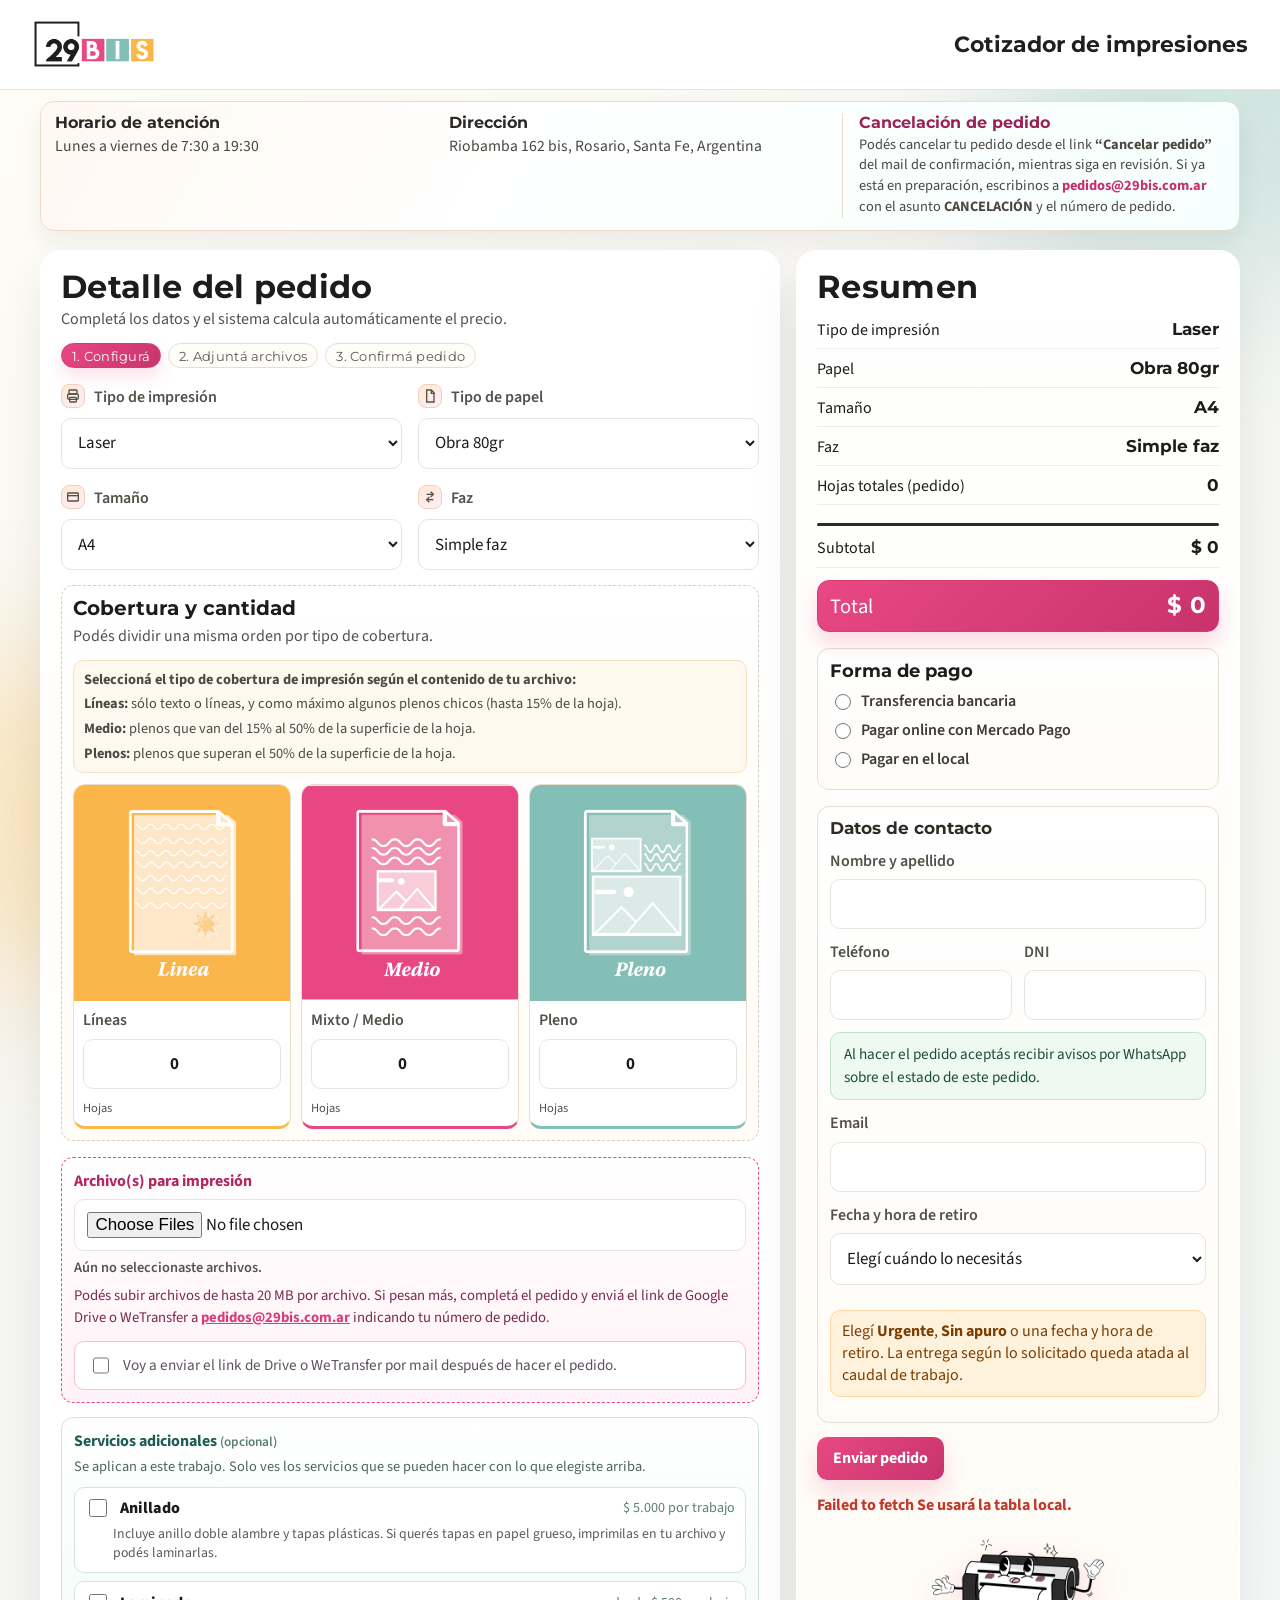
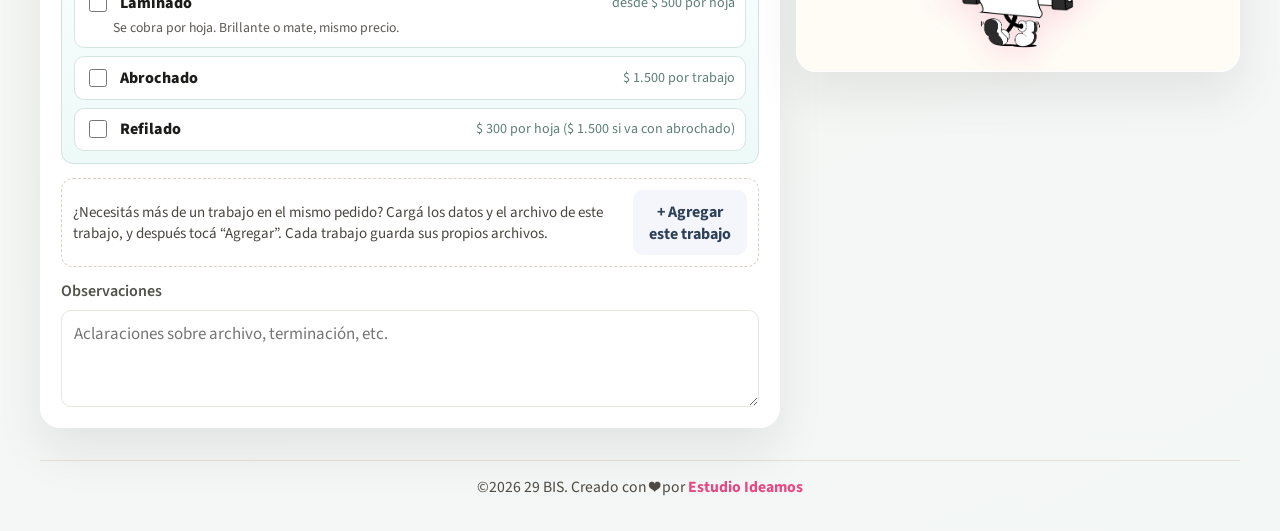
==== clasico.html @ 59ecfdea "Copia del cotizador actual (clasico.html, no indexada) y versión nueva del lector Co-Authored-By: Cl" ====
<!doctype html>
<html lang="es">
<head>
  <meta charset="utf-8">
  <meta name="robots" content="noindex, nofollow">
  <meta name="viewport" content="width=device-width, initial-scale=1">
  <title>29 BIS | Cotizador de Impresión</title>
  <meta name="description" content="Cotizador y toma de pedidos para imprenta 29 BIS.">
  <link rel="icon" type="image/png" href="./assets/avatar-29.png">
  <link rel="apple-touch-icon" href="./assets/avatar-29.png">
  <link rel="preconnect" href="https://fonts.googleapis.com">
  <link rel="preconnect" href="https://fonts.gstatic.com" crossorigin>
  <link href="https://fonts.googleapis.com/css2?family=Montserrat:wght@400;500;600;700;800&family=Source+Sans+3:wght@400;600;700&display=swap" rel="stylesheet">
  <link rel="stylesheet" href="./styles.css?v=20261103a">
</head>
<body>
  <div class="bg-orb bg-orb-a"></div>
  <div class="bg-orb bg-orb-b"></div>

  <header class="topbar">
    <div class="brand">
      <a href="https://29bis.com.ar/" aria-label="Ir a 29 BIS">
        <img
          class="brand-logo"
          src="./assets/logo-29bis-dark.png"
          alt="Logo 29 BIS"
          loading="lazy"
        >
      </a>
    </div>
    <p class="topbar-title">Cotizador de impresiones</p>
  </header>
  <section class="store-info" aria-label="Información del local">
    <div class="store-info-item">
      <strong>Horario de atención</strong>
      <span>Lunes a viernes de 7:30 a 19:30</span>
    </div>
    <div class="store-info-item">
      <strong>Dirección</strong>
      <span>Riobamba 162 bis, Rosario, Santa Fe, Argentina</span>
    </div>
    <div class="store-info-item store-info-note">
      <strong>Cancelaci&oacute;n de pedido</strong>
      <span>Pod&eacute;s cancelar tu pedido desde el link <b>&ldquo;Cancelar pedido&rdquo;</b> del mail de confirmaci&oacute;n, mientras siga en revisi&oacute;n. Si ya est&aacute; en preparaci&oacute;n, escribinos a <a href="mailto:pedidos@29bis.com.ar">pedidos@29bis.com.ar</a> con el asunto <b>CANCELACI&Oacute;N</b> y el n&uacute;mero de pedido.</span>
    </div>
  </section>

  <main class="layout">
    <section class="card">
      <h2>Detalle del pedido</h2>
      <p class="muted">Completá los datos y el sistema calcula automáticamente el precio.</p>

      <form id="quote-form" novalidate>
        <div class="premium-steps" aria-hidden="true">
          <span class="premium-step is-active" data-step="1">1. Configurá</span>
          <span class="premium-step" data-step="2">2. Adjuntá archivos</span>
          <span class="premium-step" data-step="3">3. Confirmá pedido</span>
        </div>
        <div class="grid">
          <label class="field field--machine">
            <span>
              <span class="label-icon" aria-hidden="true">
                <svg viewBox="0 0 24 24" fill="none" stroke="currentColor" stroke-width="2">
                  <rect x="6" y="3" width="12" height="6" rx="1"></rect>
                  <rect x="4" y="9" width="16" height="8" rx="2"></rect>
                  <rect x="7" y="14" width="10" height="7" rx="1"></rect>
                </svg>
              </span>
              Tipo de impresión
            </span>
            <select id="machine" required></select>
          </label>

          <label class="field field--paper">
            <span>
              <span class="label-icon" aria-hidden="true">
                <svg viewBox="0 0 24 24" fill="none" stroke="currentColor" stroke-width="2">
                  <path d="M7 3h7l4 4v14H7z"></path>
                  <path d="M14 3v5h5"></path>
                </svg>
              </span>
              Tipo de papel
            </span>
            <select id="paper" required></select>
          </label>

          <label class="field field--size">
            <span>
              <span class="label-icon" aria-hidden="true">
                <svg viewBox="0 0 24 24" fill="none" stroke="currentColor" stroke-width="2">
                  <rect x="4" y="6" width="16" height="12" rx="1"></rect>
                  <path d="M4 10h16"></path>
                </svg>
              </span>
              Tamaño
            </span>
            <select id="size" required></select>
          </label>

          <label class="field field--sides" id="sides-field">
            <span>
              <span class="label-icon" aria-hidden="true">
                <svg viewBox="0 0 24 24" fill="none" stroke="currentColor" stroke-width="2">
                  <path d="M7 8h10"></path>
                  <path d="M13 4l4 4-4 4"></path>
                  <path d="M17 16H7"></path>
                  <path d="M11 12l-4 4 4 4"></path>
                </svg>
              </span>
              Faz
            </span>
            <select id="sides"></select>
          </label>
        </div>

        <div id="custom-size-panel" class="custom-size-panel hidden">
          <h3>Tamaño personalizado (plotter)</h3>
          <p class="muted">Ingresá ancho y alto <strong>en metros</strong> (por ejemplo, 0,90 x 1,20). Mínimo 0,30 m y máximo 3 m por lado.</p>
          <div class="grid">
            <label class="field">
              <span>Ancho (m)</span>
              <input id="custom-width" type="text" inputmode="decimal" autocomplete="off" placeholder="Ej: 0,90">
            </label>
            <label class="field">
              <span>Alto (m)</span>
              <input id="custom-height" type="text" inputmode="decimal" autocomplete="off" placeholder="Ej: 1,20">
            </label>
          </div>
          <p id="custom-area-preview" class="custom-area-preview">Área: 0.00 m²</p>
          <a id="custom-whatsapp-link" class="custom-whatsapp-link hidden" href="#" target="_blank" rel="noopener noreferrer">
            Cotizá este pedido
          </a>
        </div>

        <div class="coverage-wrap hidden" id="coverage-wrap">
          <h3>Cobertura y cantidad</h3>
          <p class="muted">Podés dividir una misma orden por tipo de cobertura.</p>
          <div class="coverage-guide">
            <p><strong>Seleccioná el tipo de cobertura de impresión según el contenido de tu archivo:</strong></p>
            <p><strong>Líneas:</strong> sólo texto o líneas, y como máximo algunos plenos chicos (hasta 15% de la hoja).</p>
            <p><strong>Medio:</strong> plenos que van del 15% al 50% de la superficie de la hoja.</p>
            <p><strong>Plenos:</strong> plenos que superan el 50% de la superficie de la hoja.</p>
          </div>
          <div class="coverage-grid" id="coverage-grid"></div>
        </div>

        <div class="grid" id="quantity-grid">
          <label class="field field--quantity">
            <span>
              <span class="label-icon" aria-hidden="true">
                <svg viewBox="0 0 24 24" fill="none" stroke="currentColor" stroke-width="2">
                  <path d="M9 4v16"></path>
                  <path d="M15 4v16"></path>
                  <path d="M5 9h14"></path>
                  <path d="M5 15h14"></path>
                </svg>
              </span>
              Cantidad de hojas
            </span>
            <input id="quantity" type="number" min="1" step="1" value="1">
          </label>
        </div>

        <div class="upload-panel">
          <label class="field">
            <span><em id="upload-job-badge" class="item-badge hidden">Trabajo 1</em> <b id="upload-title">Archivo(s) para impresión</b></span>
            <input id="file-input" type="file" accept=".pdf,.jpg,.jpeg,.png,.ai,.psd,.cdr,.zip" multiple>
          </label>
          <p id="file-meta" class="upload-meta">Aún no seleccionaste archivos.</p>
          <p class="upload-note">Podés subir archivos de hasta 20 MB por archivo. Si pesan más, completá el pedido y enviá el link de Google Drive o WeTransfer a <a href="mailto:pedidos@29bis.com.ar">pedidos@29bis.com.ar</a> indicando tu número de pedido.</p>
          <label class="upload-alternative">
            <input id="send-link-later" type="checkbox">
            <span>Voy a enviar el link de Drive o WeTransfer por mail después de hacer el pedido.</span>
          </label>
        </div>

        <div id="services-panel" class="services-panel hidden">
          <div class="services-head">
            <strong>Servicios adicionales <small>(opcional)</small></strong>
            <em id="services-badge" class="item-badge hidden">Trabajo 1</em>
          </div>
          <p class="services-sub">Se aplican a este trabajo. Solo ves los servicios que se pueden hacer con lo que elegiste arriba.</p>
          <div id="services-list" class="services-list"></div>
          <p id="services-lead" class="services-lead hidden"></p>
        </div>

        <div class="multi-order-box">
          <div class="multi-order-head">
            <p>¿Necesitás más de un trabajo en el mismo pedido? Cargá los datos y el archivo de este trabajo, y después tocá “Agregar”. Cada trabajo guarda sus propios archivos.</p>
            <button type="button" id="add-item-btn" class="btn btn-quiet">+ Agregar este trabajo</button>
          </div>
          <button type="button" id="toggle-items-btn" class="multi-toggle hidden" aria-expanded="false">
            Ver trabajos agregados (0)
          </button>
          <div id="items-panel" class="items-panel hidden">
            <p class="items-title">Trabajos ya agregados a tu pedido</p>
            <div id="items-list" class="items-list"></div>
          </div>
        </div>

        <label class="field">
          <span>Observaciones</span>
          <textarea id="notes" rows="3" placeholder="Aclaraciones sobre archivo, terminación, etc."></textarea>
        </label>

      </form>
    </section>

    <aside class="card sticky">
      <h2>Resumen</h2>
      <div id="summary" class="summary"></div>

      <section class="payment-panel">
        <h3>Forma de pago</h3>
        <label class="payment-option">
          <input type="radio" name="payment-method" value="transferencia" required>
          <span>Transferencia bancaria</span>
        </label>
        <label class="payment-option" id="payment-mp-option">
          <input type="radio" name="payment-method" value="mercadopago">
          <span>Pagar online con Mercado Pago</span>
        </label>
        <label class="payment-option">
          <input type="radio" name="payment-method" value="local">
          <span>Pagar en el local</span>
        </label>

        <div id="payment-transfer-info" class="payment-transfer-info hidden">
          <p><strong>ALIAS: 29bis.ploteos</strong></p>
          <p class="payment-note">Para impactar el pago, enviar el comprobante de transferencia a <strong>pedidos@29bis.com.ar</strong> con el número de pedido.</p>
        </div>

        <div id="payment-mp-info" class="payment-local-info hidden">
          <p>Al confirmar el pedido te mostramos el botón para pagar con tarjeta (1 pago), dinero en cuenta de Mercado Pago o QR. Sin recargo.</p>
        </div>

        <div id="payment-local-info" class="payment-local-info hidden">
          <p>Podés abonar personalmente al retirar tu pedido en el local.</p>
        </div>
      </section>

      <section class="customer-panel">
        <h3>Datos de contacto</h3>
        <label class="field">
          <span>Nombre y apellido</span>
          <input id="customer-name" type="text" form="quote-form" required>
        </label>
        <div class="grid customer-grid-right">
          <label class="field">
            <span>Teléfono</span>
            <input id="customer-phone" type="tel" form="quote-form" required>
          </label>
          <label class="field">
            <span>DNI</span>
            <input id="customer-dni" type="text" form="quote-form" required>
          </label>
        </div>
            <p id="whatsapp-consent" style="margin:0;padding:0.65rem 0.8rem;font-size:0.95rem;line-height:1.5;color:#1f4d33;background:#eefaf1;border:1px solid #bfe5c9;border-radius:10px;">
          Al hacer el pedido aceptás recibir avisos por WhatsApp sobre el estado de este pedido.
        </p>
        <label class="field">
          <span>Email</span>
          <input id="customer-email" type="email" form="quote-form" required>
        </label>
        <label class="field">
          <span id="pickup-label-text">Fecha y hora de retiro</span>
          <select id="pickup-datetime" form="quote-form">
            <option value="" disabled selected>Elegí cuándo lo necesitás</option>
          </select>
        </label>
        <p class="disclaimer" id="pickup-disclaimer">
          Elegí <strong>Urgente</strong>, <strong>Sin apuro</strong> o una fecha y hora de retiro.
          La entrega según lo solicitado queda atada al caudal de trabajo.
        </p>
      </section>

      <div class="actions summary-actions">
        <button type="submit" id="submit-order-btn" form="quote-form" class="btn btn-primary">Enviar pedido</button>
      </div>

      <p id="status" class="status" aria-live="polite"></p>
      <div id="upload-progress" class="upload-progress hidden" aria-live="polite">
        <div class="upload-progress-head">
          <strong id="upload-progress-label">Subiendo archivos...</strong>
          <span id="upload-progress-percent">0%</span>
        </div>
        <div class="upload-progress-bar" role="progressbar" aria-valuemin="0" aria-valuemax="100" aria-valuenow="0">
          <span id="upload-progress-fill"></span>
        </div>
      </div>
      <div class="mascot-card">
        <img
          src="./assets/avatar-29.png"
          alt="Mascota 29 BIS"
          loading="lazy"
        >
      </div>
    </aside>
  </main>

  <footer class="site-footer">
    <p>©2026 29 BIS. Creado con ❤️ por <a href="https://ideamos.com.ar" target="_blank" rel="noopener noreferrer">Estudio Ideamos</a></p>
  </footer>

  <script src="./src/config.js?v=20261112a"></script>
  <script src="./src/pricing-data.js?v=20261111b"></script>
  <script src="./src/services-data.js?v=20261030a"></script>
  <script src="./src/main.js?v=20261113a"></script>
</body>
</html>
---- styles.css ----
:root {
  --bg: #f6f6f3;
  --ink: #1c1c1a;
  --muted: #52524b;
  --primary: #e84883;
  --primary-strong: #c8336d;
  --secondary: #82bfb7;
  --accent: #fab948;
  --card: #fffffff2;
  --line: #e8e4de;
  --danger: #c0392b;
  --ok: #2c8578;
  --display-font: "obvia-narrow", "Montserrat", sans-serif;
}

* {
  box-sizing: border-box;
}

body {
  margin: 0;
  font-family: "Source Sans 3", sans-serif;
  color: var(--ink);
  background: radial-gradient(circle at 0 0, #fffdf6 0, var(--bg) 44%, #f3f7f6 100%);
  min-height: 100vh;
}

.bg-orb {
  position: fixed;
  pointer-events: none;
  z-index: -1;
  filter: blur(70px);
  opacity: 0.3;
}

.bg-orb-a {
  width: 380px;
  height: 380px;
  background: var(--secondary);
  top: -100px;
  right: -120px;
  animation: orbFloatA 12s ease-in-out infinite;
}

.bg-orb-b {
  width: 320px;
  height: 320px;
  background: var(--accent);
  left: -80px;
  bottom: -80px;
  animation: orbFloatB 14s ease-in-out infinite;
}

.topbar {
  display: flex;
  justify-content: space-between;
  align-items: center;
  gap: 1rem;
  padding: 1.2rem 2rem;
  border-bottom: 1px solid #e7e3dc;
  backdrop-filter: blur(6px);
  background: #fff;
  animation: riseIn 460ms ease both;
}

.brand {
  display: flex;
  align-items: center;
}

.brand-logo {
  width: 124px;
  height: auto;
  display: block;
}

.topbar-title {
  margin: 0;
  font-family: var(--display-font);
  font-size: 1.35rem;
  font-weight: 700;
  color: #1f1f1d;
  text-align: right;
}

.store-info {
  width: min(1200px, 100% - 2rem);
  margin: 0.7rem auto 0;
  padding: 0.72rem 0.9rem;
  border: 1px solid #ecdcc9;
  border-radius: 14px;
  background: linear-gradient(120deg, #fff8f1 0%, #fff 38%, #f5fffd 100%);
  box-shadow: 0 12px 26px #1c1c1a10;
  display: grid;
  grid-template-columns: repeat(3, minmax(0, 1fr));
  gap: 0.7rem;
  animation: riseIn 520ms ease both;
  animation-delay: 60ms;
}

.store-info-item {
  display: flex;
  flex-direction: column;
  gap: 0.14rem;
}

.store-info-item strong {
  font-family: var(--display-font);
  font-size: 1rem;
  color: #2a2927;
}

.store-info-item span {
  font-size: 0.98rem;
  color: #4b4741;
}

.store-info-note {
  padding-left: 0.95rem;
  border-left: 1px solid #ecdcc9;
}

.store-info-note strong {
  color: #9a2356;
}

.store-info-note span {
  font-size: 0.9rem;
  line-height: 1.45;
}

.store-info-note a {
  color: #c82f6d;
  font-weight: 700;
  text-decoration: none;
}

.store-info-note a:hover {
  text-decoration: underline;
}

.layout {
  width: min(1200px, 100% - 2rem);
  margin: 1.2rem auto 2rem;
  display: grid;
  grid-template-columns: 1.25fr 0.75fr;
  gap: 1rem;
}

.card {
  background: var(--card);
  border: 1px solid #ffffff;
  border-radius: 20px;
  box-shadow: 0 24px 48px #1c1c1a14;
  padding: 1.25rem;
  animation: riseIn 520ms ease both;
}

.layout > .card:first-child {
  animation-delay: 110ms;
}

.layout > .card:last-child {
  animation-delay: 180ms;
}

h2,
h3 {
  font-family: var(--display-font);
}

h2 {
  margin: 0;
  font-size: 2rem;
  line-height: 1;
  letter-spacing: 0.01em;
}

h3 {
  margin: 0 0 0.4rem;
  font-size: 1.25rem;
  line-height: 1.1;
}

.muted {
  margin: 0.35rem 0 0.8rem;
  color: var(--muted);
}

.premium-steps {
  display: flex;
  flex-wrap: wrap;
  gap: 0.45rem;
  margin: 0.1rem 0 1rem;
}

.premium-step {
  font-family: var(--display-font);
  font-size: 0.84rem;
  letter-spacing: 0.02em;
  color: #5e5952;
  border: 1px solid #e8ddd1;
  border-radius: 999px;
  padding: 0.22rem 0.62rem;
  background: #fffdf9;
}

.premium-step.is-active {
  color: #fff;
  border-color: #d63b74;
  background: linear-gradient(135deg, var(--primary), var(--primary-strong));
  box-shadow: 0 8px 16px #e848832b;
  animation: stepPulse 2.2s ease-in-out infinite;
}

.premium-step.is-complete {
  color: #1b6e54;
  border-color: #bfe7d7;
  background: #ecfbf4;
}

.grid {
  display: grid;
  grid-template-columns: repeat(2, minmax(0, 1fr));
  gap: 1rem;
  margin-bottom: 0.25rem;
}

.customer-grid {
  margin-top: 0.75rem;
  row-gap: 1.15rem;
}

.customer-panel {
  margin-top: 1rem;
  border: 1px solid #e7ded3;
  border-radius: 12px;
  padding: 0.75rem;
  background: linear-gradient(180deg, #fff 0%, #fffcf8 100%);
  display: grid;
  gap: 0.75rem;
}

.customer-panel h3 {
  margin: 0;
  font-family: var(--display-font);
  font-size: 1.06rem;
  color: #2f2a24;
}

.customer-grid-right {
  margin-bottom: 0;
  gap: 0.75rem;
}

.field {
  display: flex;
  flex-direction: column;
  gap: 0.35rem;
}

.field span {
  font-size: 1rem;
  font-weight: 600;
  color: var(--muted);
  display: flex;
  align-items: center;
  gap: 0.55rem;
  margin-bottom: 0.12rem;
  transition: color 180ms ease;
}

.field:focus-within span {
  color: #2e4d76;
}

.label-icon {
  display: inline-flex;
  align-items: center;
  justify-content: center;
  min-width: 1.5rem;
  width: 1.5rem;
  height: 1.5rem;
  border-radius: 8px;
  background: linear-gradient(145deg, #ffe8d2, #ffeef7);
  color: var(--primary-strong);
  line-height: 1;
  border: 1px solid #efcfbe;
}

.label-icon svg {
  width: 1rem;
  height: 1rem;
}

input,
select,
textarea {
  width: 100%;
  border: 1px solid var(--line);
  border-radius: 10px;
  padding: 0.74rem 0.78rem;
  font: inherit;
  font-size: 1.06rem;
  color: var(--ink);
  background: #fff;
  transition: border-color 180ms ease, box-shadow 180ms ease, transform 180ms ease;
}

input:hover,
select:hover,
textarea:hover {
  border-color: #d8ccbf;
}

input:focus,
select:focus,
textarea:focus {
  outline: 0;
  border-color: #e287aa;
  box-shadow: 0 0 0 3px #f6d3e2;
  transform: translateY(-1px);
}

.coverage-wrap {
  margin-top: 0.9rem;
  border: 1px dashed #d6cec2;
  border-radius: 12px;
  padding: 0.7rem;
  background: linear-gradient(180deg, #fff 0%, #fffcf7 100%);
}

.custom-size-panel {
  margin-top: 0.9rem;
  border: 1px dashed #d8ccb9;
  border-radius: 12px;
  padding: 0.75rem;
  background: linear-gradient(180deg, #fff 0%, #f9fcff 100%);
}

.custom-size-panel h3 {
  margin: 0 0 0.35rem;
}

.custom-size-panel .grid {
  margin-bottom: 0;
}

.custom-area-preview {
  margin: 0.55rem 0 0.35rem;
  font-weight: 700;
  color: #2e4669;
}

.custom-area-preview.error {
  color: var(--danger);
}

.custom-whatsapp-link {
  display: inline-block;
  text-decoration: none;
  color: #0a6b3a;
  background: #e9fff3;
  border: 1px solid #bde6ce;
  border-radius: 8px;
  padding: 0.45rem 0.55rem;
  font-size: 0.92rem;
  font-weight: 700;
}

.coverage-guide {
  margin: 0 0 0.7rem;
  padding: 0.55rem 0.6rem;
  border-radius: 10px;
  background: #fff8ef;
  border: 1px solid #f4e1c7;
}

.coverage-guide p {
  margin: 0 0 0.32rem;
  color: #4e4a43;
  font-size: 0.9rem;
  line-height: 1.35;
}

.coverage-guide p:last-child {
  margin-bottom: 0;
}

.coverage-grid {
  display: grid;
  grid-template-columns: repeat(3, minmax(0, 1fr));
  gap: 0.65rem;
}

.coverage-card {
  border: 1px solid #eadfce;
  border-radius: 12px;
  overflow: hidden;
  background: #fff;
  transition: transform 220ms ease, box-shadow 220ms ease, border-color 220ms ease;
  animation: riseIn 560ms ease both;
}

.coverage-card:hover {
  transform: translateY(-2px);
  box-shadow: 0 14px 24px #1c1c1a1a;
}

.coverage-media {
  position: relative;
  aspect-ratio: 1 / 1;
  overflow: hidden;
}

.coverage-media img {
  width: 100%;
  height: 100%;
  object-fit: cover;
  display: block;
}

.coverage-card .field {
  padding: 0.55rem;
}

.coverage-card .field input {
  text-align: center;
  font-weight: 700;
}

.coverage-helper {
  display: inline-block;
  margin-top: 0.3rem;
  color: var(--muted);
  font-size: 0.78rem;
}

.coverage-lineas {
  border-bottom: 3px solid #fab948;
}

.coverage-mixto {
  border-bottom: 3px solid #e84883;
}

.coverage-pleno {
  border-bottom: 3px solid #82bfb7;
}

.badge {
  border-radius: 999px;
  font-size: 0.82rem;
  padding: 0.2rem 0.55rem;
  background: #ffeaf2;
  color: #99305b;
  font-weight: 600;
  margin-left: 0.4rem;
}

.disclaimer {
  margin: 0.8rem 0;
  color: #7b3d00;
  background: #fff2dc;
  border: 1px solid #ffd7a1;
  border-radius: 10px;
  padding: 0.6rem 0.7rem;
}

.upload-panel {
  margin-top: 1rem;
  margin-bottom: 0.65rem;
  border: 1px dashed #e84883;
  border-radius: 12px;
  background: linear-gradient(180deg, #fff 0%, #fff2f8 100%);
  padding: 0.75rem;
  transition: border-color 220ms ease, background 220ms ease, box-shadow 220ms ease;
}

.upload-panel.is-dragover {
  border-color: #c8336d;
  background: linear-gradient(180deg, #fff7fb 0%, #ffe6f1 100%);
  box-shadow: 0 12px 24px #e8488322;
}

.upload-panel .field {
  margin-bottom: 0.4rem;
}

.upload-panel .field span {
  color: #b3265e;
  font-weight: 700;
}

.upload-note {
  margin: 0;
  font-size: 0.92rem;
  color: #7a2a4e;
  line-height: 1.5;
}

.upload-meta {
  margin: 0 0 0.38rem;
  font-size: 0.9rem;
  color: #5d4f58;
  font-weight: 600;
}

.upload-note a {
  color: #d93d79;
  font-weight: 700;
}

.upload-alternative {
  margin-top: 0.75rem;
  display: flex;
  align-items: flex-start;
  gap: 0.65rem;
  padding: 0.75rem 0.85rem;
  border: 1px solid #f3c0d5;
  border-radius: 10px;
  background: #fff;
  color: #5e5160;
  font-size: 0.95rem;
  line-height: 1.45;
}

.upload-alternative input {
  width: 1.05rem;
  min-width: 1.05rem;
  height: 1.05rem;
  padding: 0;
  border: 0;
  border-radius: 0;
  background: transparent;
  box-shadow: none;
  margin-top: 0.2rem;
  accent-color: #d93d79;
  flex: 0 0 auto;
}

.upload-panel.is-mail-link-mode {
  border-color: #82bfb7;
  background: linear-gradient(180deg, #fff 0%, #eefaf8 100%);
}

.multi-order-box {
  margin-top: 0.9rem;
  margin-bottom: 0.8rem;
  border: 1px dashed #dbcfc4;
  border-radius: 12px;
  background: #fff;
  padding: 0.7rem;
}

.multi-order-head {
  display: flex;
  justify-content: space-between;
  gap: 0.7rem;
  align-items: center;
}

.multi-order-head p {
  margin: 0;
  color: #49453f;
  font-size: 0.94rem;
}

.btn-quiet {
  background: #f4f6fb;
  color: #2f4059;
  border: 1px solid #d8deea;
  font-weight: 700;
  padding: 0.5rem 0.7rem;
}

.multi-toggle {
  margin-top: 0.55rem;
  border: 0;
  background: transparent;
  color: #2c3f62;
  padding: 0;
  font-weight: 700;
  cursor: pointer;
}

.items-panel {
  margin-top: 0.55rem;
  border-top: 1px solid #ece7e0;
  padding-top: 0.55rem;
}

.items-list {
  display: grid;
  gap: 0.5rem;
}

.item-row {
  display: flex;
  justify-content: space-between;
  gap: 0.7rem;
  align-items: center;
  border: 1px solid #ebe4d7;
  border-radius: 10px;
  padding: 0.5rem 0.55rem;
  background: #fffcf6;
}

.item-row strong {
  display: block;
  font-family: var(--display-font);
}

.item-row p {
  margin: 0.1rem 0;
  font-size: 0.9rem;
  color: #4e4a45;
}

.item-row small {
  color: #6d655b;
}

.item-remove {
  border: 1px solid #edc5d5;
  background: #fff3f8;
  color: #a32e5f;
  border-radius: 8px;
  padding: 0.35rem 0.5rem;
  font-weight: 700;
  cursor: pointer;
}

.actions {
  display: flex;
  gap: 0.6rem;
  flex-wrap: wrap;
}

.summary-actions {
  margin-top: 0.9rem;
}

.btn {
  border: 0;
  border-radius: 10px;
  padding: 0.65rem 1rem;
  font: inherit;
  font-weight: 700;
  cursor: pointer;
  transition: transform 200ms ease, box-shadow 200ms ease, filter 200ms ease;
}

.btn-primary {
  background: linear-gradient(135deg, var(--primary), var(--primary-strong));
  color: #fff;
  box-shadow: 0 12px 24px #e8488333;
  transition: transform 200ms ease, box-shadow 200ms ease;
  position: relative;
  overflow: hidden;
}

.btn-primary::after {
  content: "";
  position: absolute;
  top: 0;
  left: -140%;
  width: 70%;
  height: 100%;
  transform: skewX(-22deg);
  background: linear-gradient(90deg, #ffffff00 0%, #ffffff55 50%, #ffffff00 100%);
  transition: left 420ms ease;
}

.btn-primary:hover {
  transform: translateY(-1px);
  box-shadow: 0 16px 28px #e8488340;
}

.btn-primary:hover::after {
  left: 160%;
}

.btn-secondary {
  background: linear-gradient(135deg, #ecf7f5, #f6fffe);
  color: #275c55;
  border: 1px solid #d8ece8;
}

.btn-secondary:hover,
.btn-quiet:hover {
  transform: translateY(-1px);
  filter: brightness(0.99);
}

.summary {
  margin-top: 1rem;
  display: grid;
  gap: 0.55rem;
}

.payment-panel {
  margin-top: 1rem;
  border: 1px solid #e7ded3;
  border-radius: 12px;
  padding: 0.75rem;
  background: linear-gradient(180deg, #fff 0%, #fffcf8 100%);
}

.payment-panel h3 {
  margin: 0 0 0.55rem;
  font-size: 1.1rem;
}

.payment-option {
  display: flex;
  align-items: center;
  gap: 0.45rem;
  margin-bottom: 0.45rem;
  color: #3f3a34;
  font-weight: 600;
}

.payment-option input[type="radio"] {
  width: 1rem;
  height: 1rem;
}

.payment-transfer-info,
.payment-local-info {
  margin-top: 0.5rem;
  border-radius: 10px;
  padding: 0.6rem;
  border: 1px solid #eadfce;
  background: #fff;
}

.payment-transfer-info p,
.payment-local-info p {
  margin: 0 0 0.22rem;
  font-size: 0.9rem;
  color: #4a453f;
}

.payment-note {
  margin-top: 0.4rem !important;
  color: #7d2d52 !important;
  font-weight: 700;
}

.row {
  display: flex;
  justify-content: space-between;
  gap: 0.8rem;
  border-bottom: 1px solid #f0ece5;
  padding-bottom: 0.45rem;
  align-items: baseline;
}

.row strong {
  font-family: var(--display-font);
  font-size: 1.06rem;
}

.total {
  color: #fff;
  font-size: 1.28rem;
  background: linear-gradient(135deg, var(--primary), var(--primary-strong));
  border: 1px solid #d63b74;
  border-radius: 12px;
  padding: 0.65rem 0.75rem;
  margin-top: 0.2rem;
  box-shadow: 0 12px 22px #e8488335;
  position: relative;
  overflow: hidden;
}

.total::after {
  content: "";
  position: absolute;
  inset: 0;
  background: linear-gradient(110deg, #ffffff00 0%, #ffffff2a 42%, #ffffff00 72%);
  transform: translateX(-120%);
  animation: totalSweep 3.6s ease-in-out infinite;
}

.total strong {
  font-size: 1.45rem;
  letter-spacing: 0.01em;
}

.discount {
  color: var(--ok);
}

.discount-badge-row {
  margin-top: 0.2rem;
}

.discount-badge {
  display: inline-block;
  width: 100%;
  border-radius: 10px;
  border: 1px solid #bfe7d7;
  background: #ecfbf4;
  color: #1b6e54;
  font-weight: 700;
  font-size: 0.9rem;
  line-height: 1.35;
  padding: 0.5rem 0.6rem;
}

.status {
  margin-top: 0.9rem;
  min-height: 1.2rem;
  font-weight: 700;
}

.status.error {
  color: var(--danger);
}

.status.ok {
  color: var(--ok);
}

.upload-progress {
  margin-top: 0.55rem;
  padding: 0.75rem 0.8rem;
  border: 1px solid #f0d8e3;
  border-radius: 12px;
  background: linear-gradient(180deg, #fff 0%, #fff7fb 100%);
}

.upload-progress-head {
  display: flex;
  align-items: center;
  justify-content: space-between;
  gap: 0.8rem;
  margin-bottom: 0.45rem;
}

.upload-progress-head strong {
  color: #5e2a46;
  font-size: 0.96rem;
}

.upload-progress-head span {
  color: #b12f64;
  font-weight: 800;
  font-size: 0.96rem;
}

.upload-progress-bar {
  position: relative;
  width: 100%;
  height: 0.7rem;
  border-radius: 999px;
  overflow: hidden;
  background: #f4e6ed;
  box-shadow: inset 0 1px 2px #00000010;
}

.upload-progress-bar span {
  display: block;
  width: 0%;
  height: 100%;
  border-radius: inherit;
  background: linear-gradient(135deg, var(--primary), var(--primary-strong));
  box-shadow: 0 6px 16px #e8488340;
  transition: width 180ms ease;
}

.mascot-card {
  margin-top: 1rem;
  padding: 0.2rem 0 0;
  display: flex;
  align-items: center;
  justify-content: center;
}

.mascot-card img {
  width: min(180px, 100%);
  height: auto;
  display: block;
  filter: drop-shadow(0 10px 16px #e8488330);
}

.sticky {
  position: sticky;
  top: 0.8rem;
  height: fit-content;
  background: linear-gradient(180deg, #fff 0%, #fffcf6 100%);
}

.site-footer {
  width: min(1200px, 100% - 2rem);
  margin: 0 auto 1.1rem;
  padding: 0.95rem 1rem;
  border-top: 1px solid #e8e0d6;
  color: #4f4a44;
}

.site-footer p {
  margin: 0;
  font-size: 0.98rem;
  text-align: center;
}

.site-footer a {
  color: var(--primary);
  font-weight: 700;
  text-decoration: none;
}

.site-footer a:hover {
  text-decoration: underline;
}

.confirmation-layout {
  width: min(860px, 100% - 2rem);
  margin: 1.2rem auto 2rem;
}

.confirmation-card {
  background: linear-gradient(180deg, #fff 0%, #fffcf6 100%);
}

.confirmation-kicker {
  margin: 0 0 0.35rem;
  color: #7a2b4f;
  font-family: var(--display-font);
  font-size: 0.82rem;
  letter-spacing: 0.06em;
  text-transform: uppercase;
}

.confirmation-order-box {
  margin: 1rem 0;
  border: 1px solid #f1b8cf;
  background: #fff5f9;
  border-radius: 12px;
  padding: 0.75rem 0.85rem;
}

.confirmation-order-box p {
  margin: 0 0 0.2rem;
  color: #7a2b4f;
  font-family: var(--display-font);
  font-size: 0.78rem;
  letter-spacing: 0.05em;
  text-transform: uppercase;
}

.confirmation-order-box strong {
  color: #e84883;
  font-family: var(--display-font);
  font-size: 1.6rem;
  line-height: 1.1;
}

.confirmation-summary {
  display: grid;
  gap: 0.55rem;
  margin-top: 0.7rem;
}

.confirmation-summary .row.accent strong {
  color: #e84883;
}

.confirmation-note {
  margin-top: 1rem;
  border: 2px solid #e9b343;
  background: linear-gradient(180deg, #fff8e9 0%, #fff3d7 100%);
  border-radius: 12px;
  padding: 0.78rem 0.84rem;
  color: #6e4b0f;
  line-height: 1.5;
  box-shadow: 0 8px 18px #e9b34326;
}

.confirmation-note p {
  margin: 0;
}

.confirmation-note p + p {
  margin-top: 0.35rem;
}

.confirmation-note-alias {
  color: #6b2b0f;
  font-family: var(--display-font);
  font-size: 1.02rem;
  letter-spacing: 0.02em;
  font-weight: 800;
}

.hidden {
  display: none !important;
}

@keyframes riseIn {
  from {
    opacity: 0;
    transform: translateY(10px);
  }
  to {
    opacity: 1;
    transform: translateY(0);
  }
}

@keyframes orbFloatA {
  0%, 100% { transform: translate3d(0, 0, 0); }
  50% { transform: translate3d(-20px, 16px, 0); }
}

@keyframes orbFloatB {
  0%, 100% { transform: translate3d(0, 0, 0); }
  50% { transform: translate3d(18px, -14px, 0); }
}

@keyframes totalSweep {
  0%, 72% { transform: translateX(-120%); }
  100% { transform: translateX(140%); }
}

@keyframes stepPulse {
  0%, 100% { box-shadow: 0 8px 16px #e848832b; }
  50% { box-shadow: 0 11px 20px #e8488352; }
}

@media (max-width: 980px) {
  .topbar {
    padding: 1rem 1rem;
    gap: 0.7rem;
  }

  .store-info {
    width: min(1200px, 100% - 1.6rem);
    margin-top: 0.6rem;
  }

  .layout {
    grid-template-columns: 1fr;
  }

  .sticky {
    position: static;
  }
}

@media (max-width: 640px) {
  .topbar {
    padding: 0.9rem 0.8rem;
  }

  .brand-logo {
    width: 108px;
  }

  .topbar-title {
    font-size: 1.05rem;
  }

  .store-info {
    grid-template-columns: 1fr;
    padding: 0.68rem 0.74rem;
  }

  .store-info-note {
    padding-left: 0;
    border-left: 0;
  }

  .grid {
    grid-template-columns: 1fr;
  }

  .coverage-grid {
    grid-template-columns: 1fr;
  }

  .multi-order-head {
    flex-direction: column;
    align-items: flex-start;
  }

  .summary-actions {
    display: grid;
    grid-template-columns: 1fr;
  }
}



/* ---- Archivos por trabajo ---- */
.upload-panel .field span em { font-style: normal; }
.item-badge {
  display: inline-block;
  background: #d93d79;
  color: #fff;
  border-radius: 999px;
  padding: 0.12rem 0.65rem;
  font-size: 0.82rem;
  font-weight: 800;
  letter-spacing: 0.02em;
}
.items-title { margin: 0 0 0.45rem; font-weight: 700; color: #2c3f62; font-size: 0.95rem; }
.item-row { border-left: 5px solid #d93d79; align-items: flex-start; flex-wrap: wrap; }
.item-main { flex: 1 1 260px; min-width: 0; }
.item-actions { display: flex; flex-direction: column; gap: 0.4rem; align-items: stretch; }
.item-change-files {
  border: 1px solid #d8deea; background: #f4f6fb; color: #2f4059;
  border-radius: 8px; padding: 0.35rem 0.5rem; font-weight: 700; cursor: pointer;
}
.item-file-names { list-style: none; margin: 0.35rem 0 0; padding: 0; font-size: 0.88rem; color: #3f3a36; }
.item-file-names li { overflow-wrap: anywhere; }
.item-file-names li span { color: #7a7268; }
.item-file-warning { margin: 0.35rem 0 0; font-size: 0.88rem; color: #a32e5f; font-weight: 700; }
.item-file-warning.is-mail { color: #2a7d70; }
.item-mail-link { display: flex; gap: 0.45rem; align-items: center; margin-top: 0.4rem; font-size: 0.85rem; color: #5e5160; }
.item-mail-link input { width: 1rem; height: 1rem; min-width: 1rem; padding: 0; accent-color: #d93d79; }
@media (max-width: 560px) {
  .item-actions { flex-direction: row; flex-wrap: wrap; width: 100%; }
}

/* ---- Servicios adicionales ---- */
.services-panel { margin: 0.9rem 0; border: 1px solid #cfe3df; border-radius: 12px; background: linear-gradient(180deg, #fff 0%, #eefaf8 100%); padding: 0.75rem; }
.services-head { display: flex; align-items: center; gap: 0.6rem; flex-wrap: wrap; color: #1f5c52; }
.services-head small { font-weight: 600; color: #5d7f78; }
.services-sub { margin: 0.25rem 0 0.6rem; font-size: 0.9rem; color: #4e6560; }
.services-list { display: grid; gap: 0.5rem; }
.service-card { border: 1px solid #d5e5e1; border-radius: 10px; background: #fff; padding: 0.55rem 0.65rem; }
.service-card.is-checked { border-color: #2a7d70; box-shadow: 0 0 0 2px #2a7d7022; }
.service-card.is-disabled { opacity: 0.55; }
.service-head { display: flex; align-items: center; gap: 0.6rem; cursor: pointer; margin: 0; }
.service-head input { width: 1.1rem; height: 1.1rem; min-width: 1.1rem; padding: 0; accent-color: #2a7d70; }
.service-name { font-weight: 800; flex: 1 1 auto; }
.service-price { font-size: 0.88rem; color: #5d7f78; text-align: right; }
.service-price.is-final { color: #1f5c52; font-weight: 800; }
.service-info, .service-reason { margin: 0.3rem 0 0 1.7rem; font-size: 0.86rem; color: #5d5a55; line-height: 1.4; }
.service-reason { color: #a32e5f; font-weight: 700; }
.service-options { display: grid; gap: 0.5rem; margin: 0.55rem 0 0.1rem 1.7rem; }
.service-options label { display: grid; gap: 0.2rem; font-size: 0.88rem; font-weight: 700; color: #3f4a47; }
.service-options label span { font-weight: 700; }
.service-options select, .service-options input[type="number"] { width: 100%; }
.service-options .service-check { display: flex; align-items: center; gap: 0.5rem; }
.service-options .service-check input { width: 1rem; height: 1rem; min-width: 1rem; padding: 0; accent-color: #2a7d70; }
.service-warning { margin: 0; font-size: 0.88rem; color: #8a5a00; background: #fff2dc; border: 1px solid #ffd7a1; border-radius: 8px; padding: 0.4rem 0.55rem; }
.services-lead { margin: 0.6rem 0 0; font-size: 0.92rem; font-weight: 700; color: #1f5c52; background: #e3f4f0; border-radius: 8px; padding: 0.5rem 0.65rem; }
.item-service-list { list-style: none; margin: 0.35rem 0 0; padding: 0; font-size: 0.88rem; color: #1f5c52; }
.item-service-list li span { color: #5d7f78; }
.service-file-note { margin: 0; font-size: 0.88rem; line-height: 1.45; color: #1f5c52; background: #e3f4f0; border-radius: 8px; padding: 0.45rem 0.6rem; }
.service-file-note a { color: #d93d79; font-weight: 800; white-space: nowrap; }

/* Separador entre el detalle (productos y servicios) y los subtotales del resumen */
.summary-separator { height: 0; border-top: 3px solid #2d2b29; margin: 0.55rem 0 0.2rem; border-radius: 2px; }
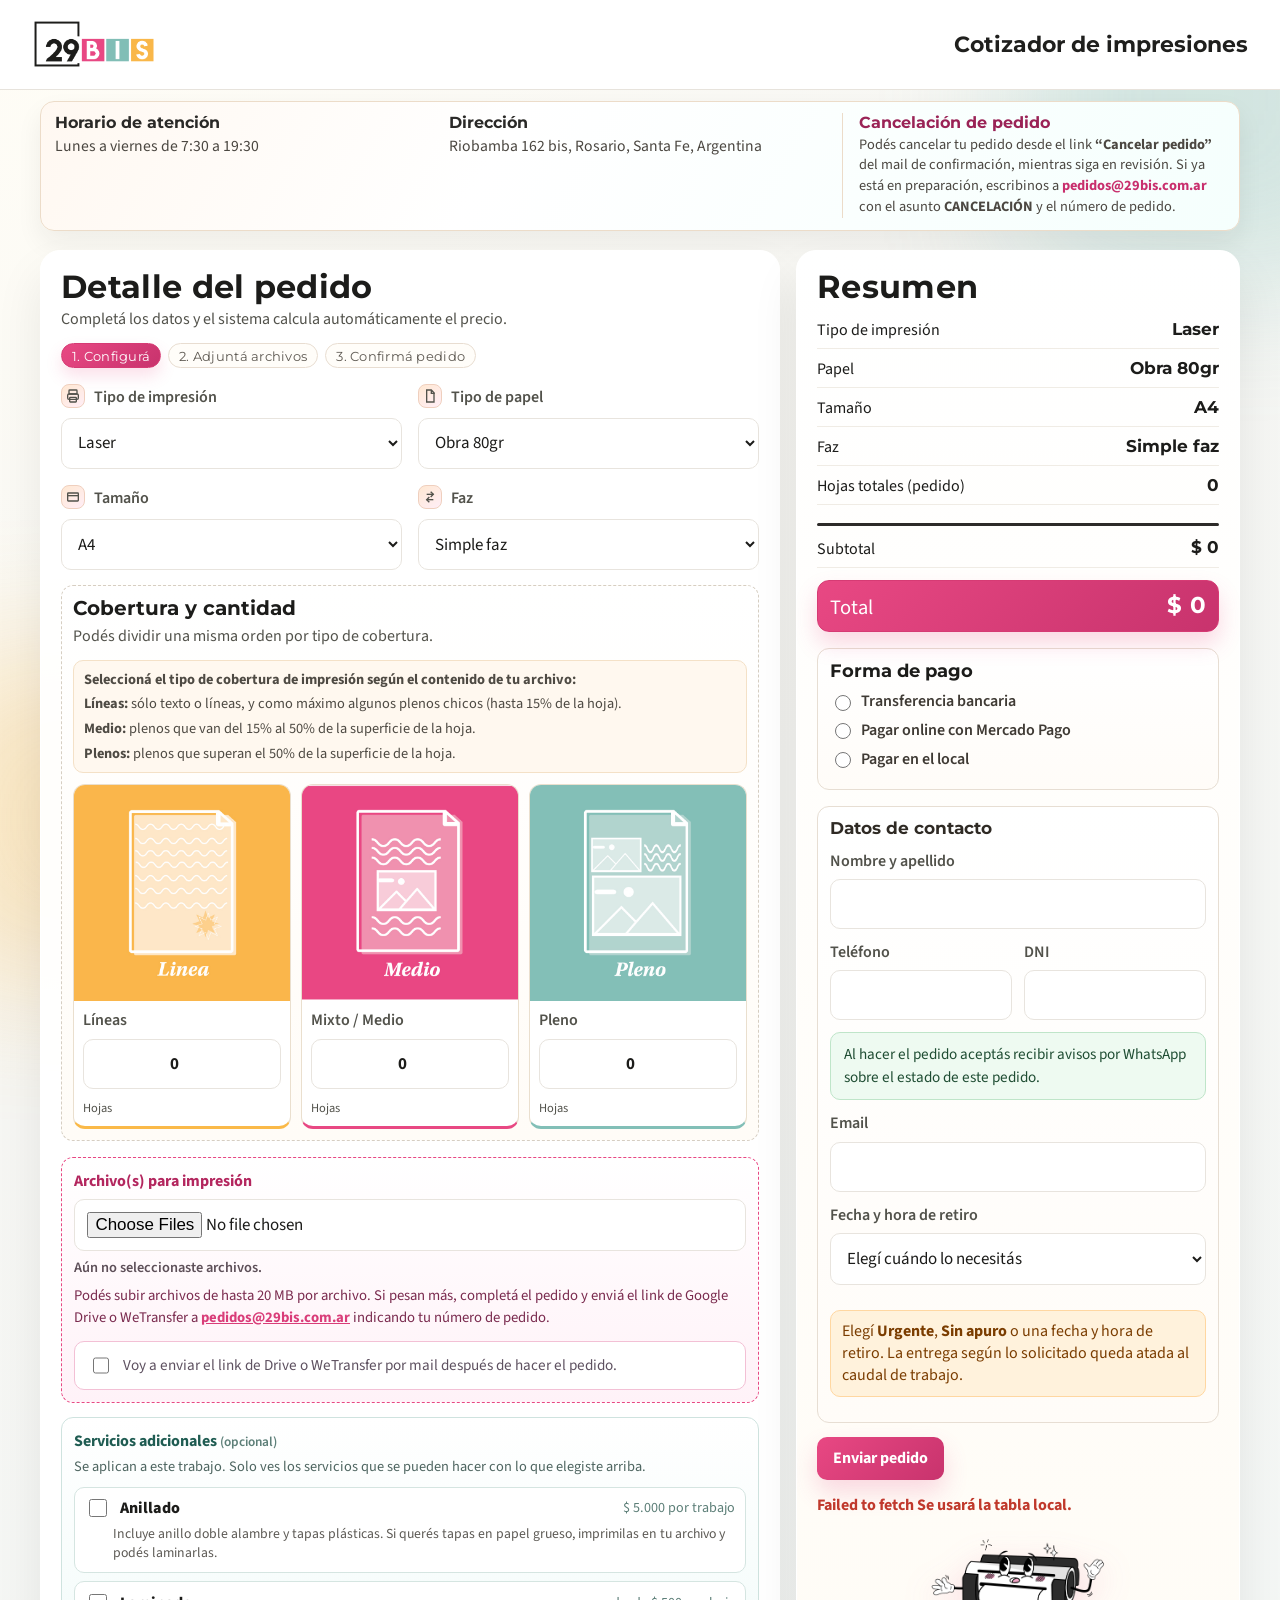
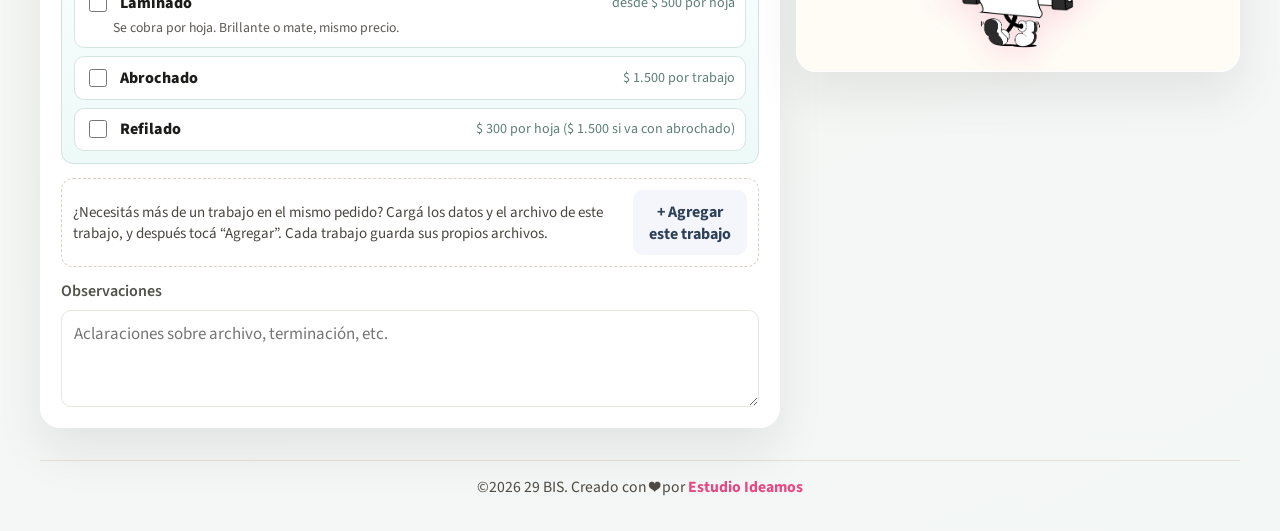
==== commit 5b23952b: "Anillado también para hojas SA3 Co-Authored-By: Claude Opus 5.5 <noreply@anthropic.com> Claude-Sessi" ====
--- a/clasico.html
+++ b/clasico.html
@@ -304,7 +304,7 @@
 
   <script src="./src/config.js?v=20261112a"></script>
   <script src="./src/pricing-data.js?v=20261111b"></script>
-  <script src="./src/services-data.js?v=20261030a"></script>
+  <script src="./src/services-data.js?v=20261113a"></script>
   <script src="./src/main.js?v=20261113a"></script>
 </body>
 </html>
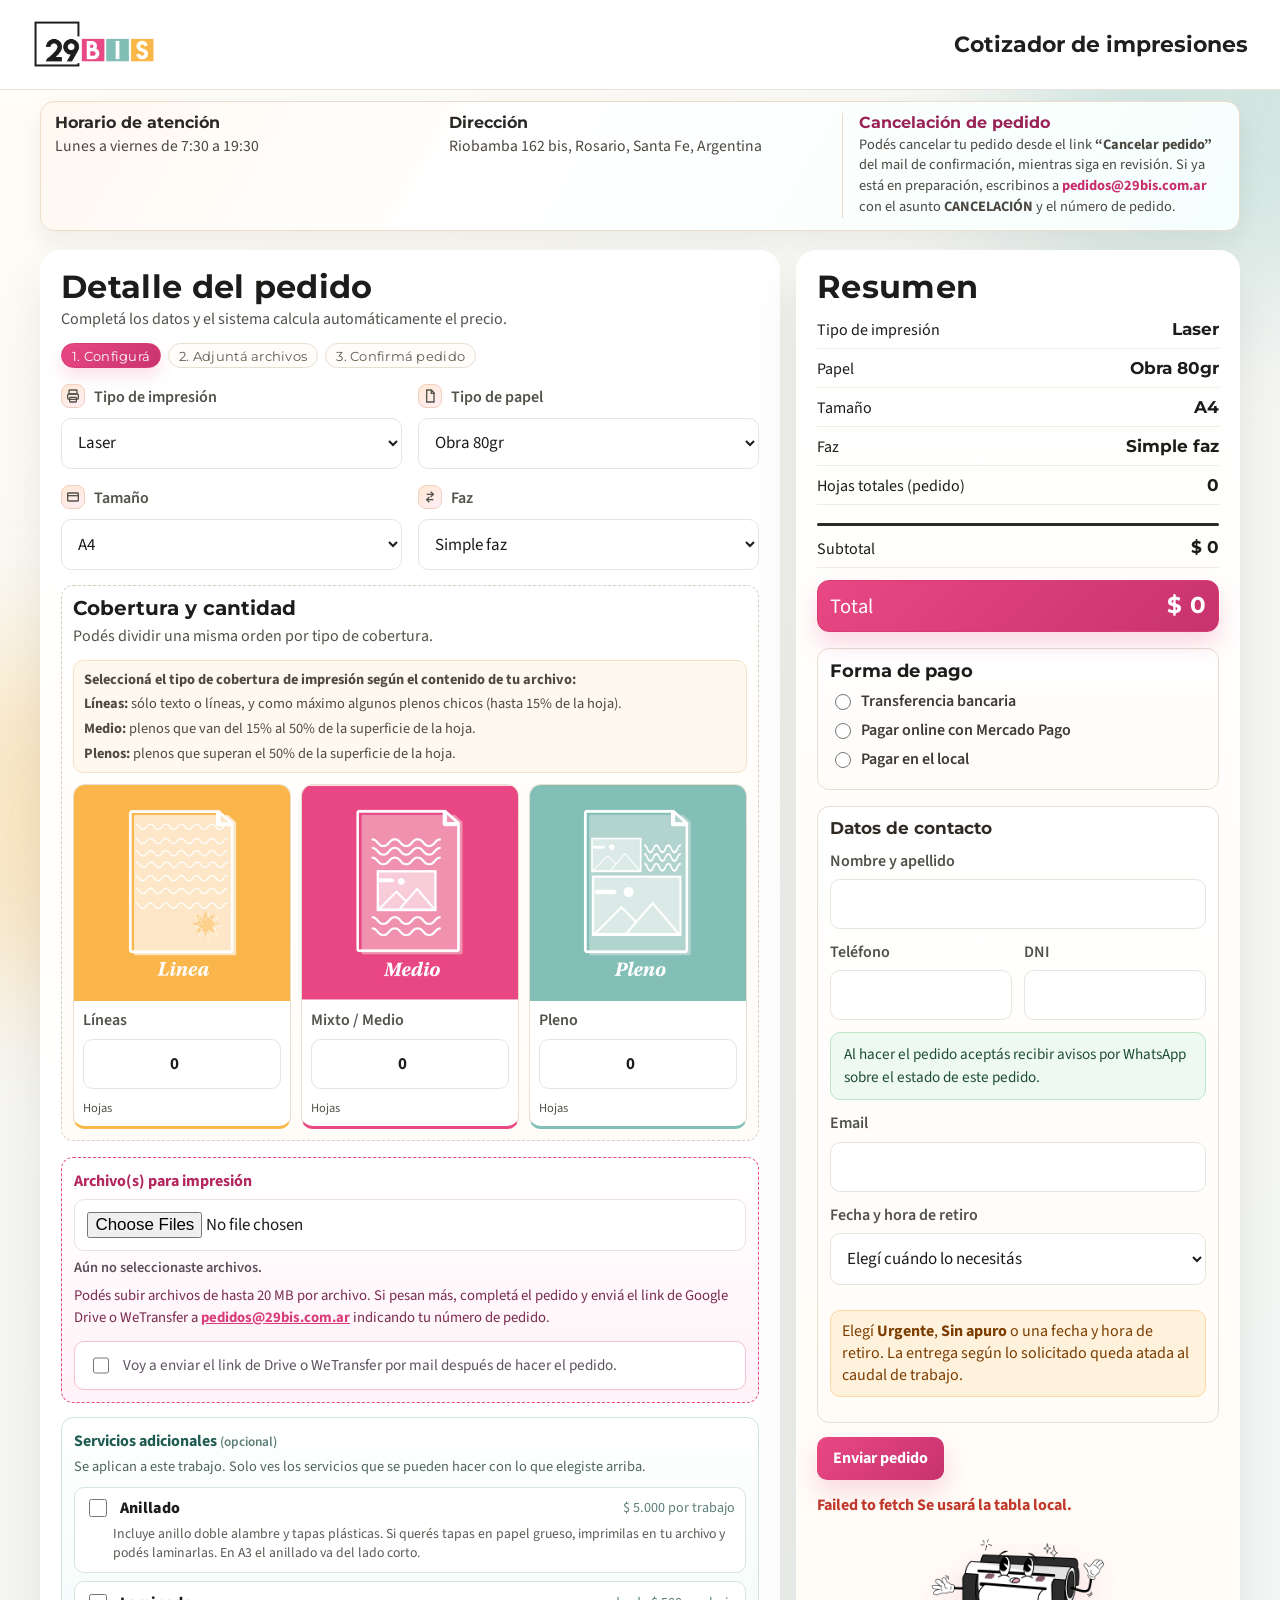
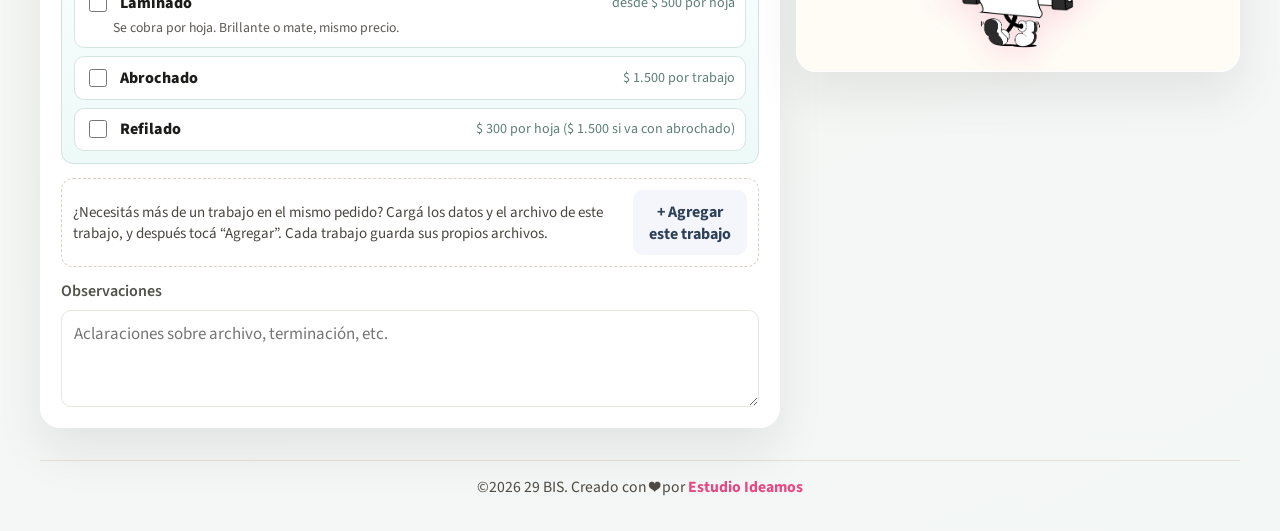
==== commit 03b25e97: "Anillado en A3 común (del lado corto) Co-Authored-By: Claude Opus 5.5 <noreply@anthropic.com> Claude" ====
--- a/clasico.html
+++ b/clasico.html
@@ -304,7 +304,7 @@
 
   <script src="./src/config.js?v=20261112a"></script>
   <script src="./src/pricing-data.js?v=20261111b"></script>
-  <script src="./src/services-data.js?v=20261113a"></script>
+  <script src="./src/services-data.js?v=20261113b"></script>
   <script src="./src/main.js?v=20261113a"></script>
 </body>
 </html>
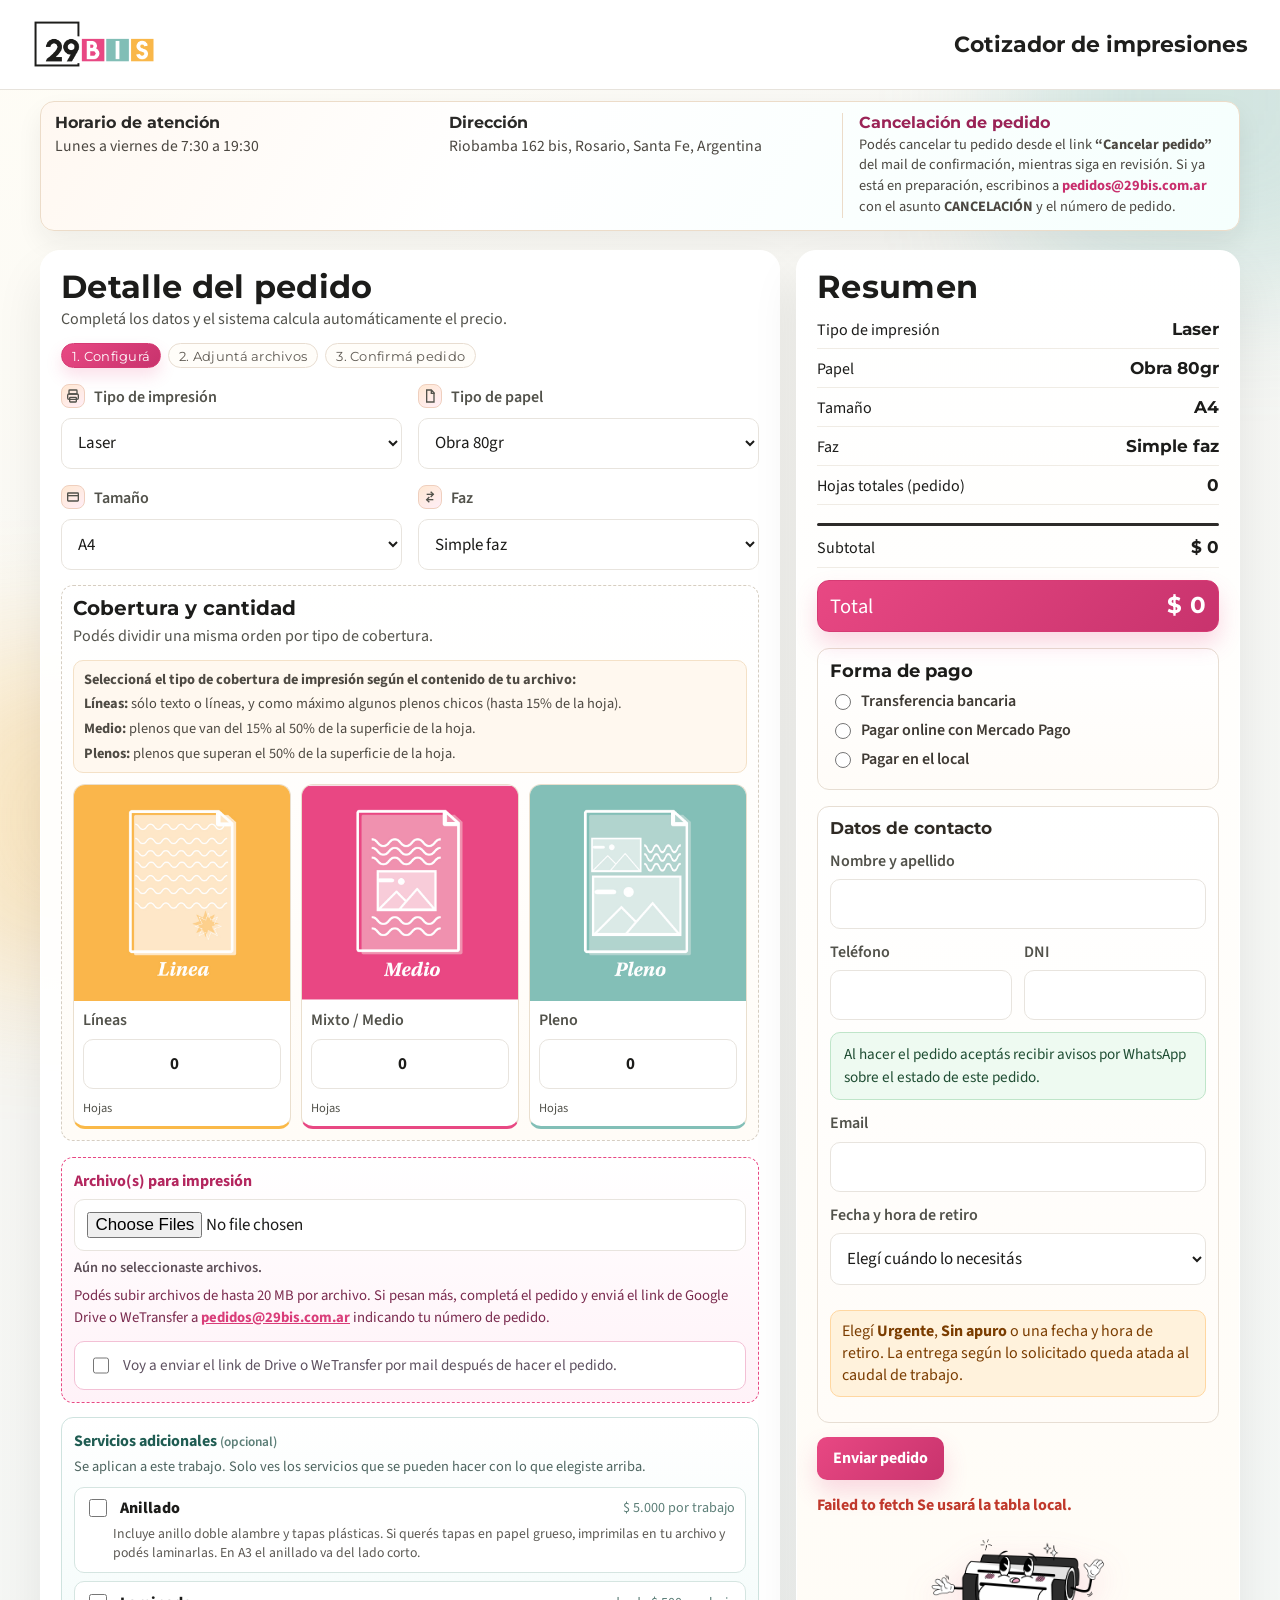
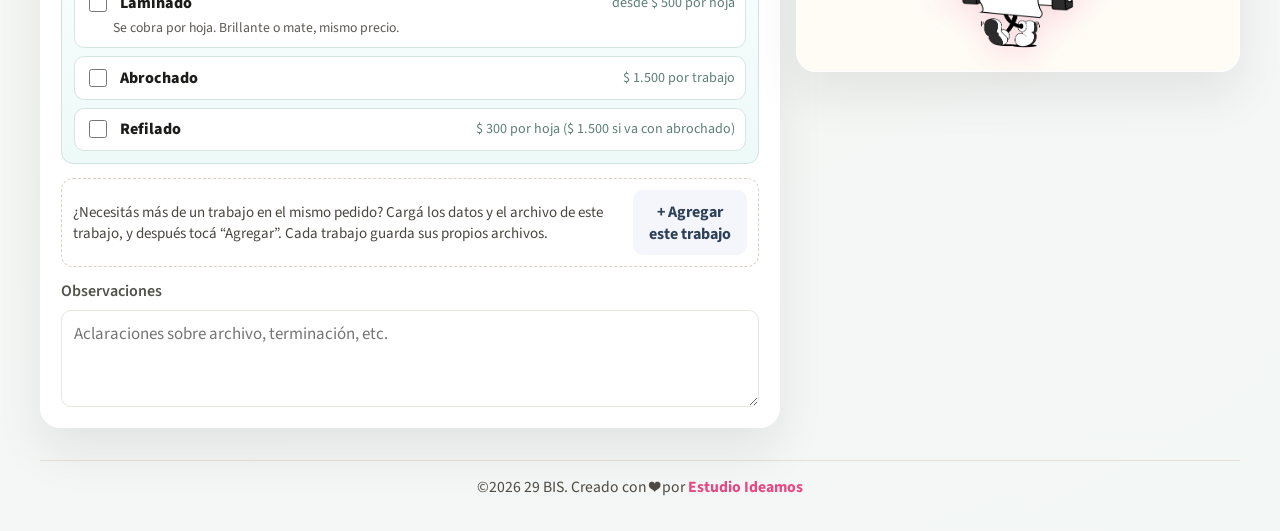
==== commit b21cbb4f: "Cotizador con lector: no baja la página al cargar, aviso rosa del paso siguiente, texto al agregar t" ====
--- a/clasico.html
+++ b/clasico.html
@@ -304,7 +304,7 @@
 
   <script src="./src/config.js?v=20261112a"></script>
   <script src="./src/pricing-data.js?v=20261111b"></script>
-  <script src="./src/services-data.js?v=20261113b"></script>
-  <script src="./src/main.js?v=20261113a"></script>
+  <script src="./src/services-data.js?v=20261113c"></script>
+  <script src="./src/main.js?v=20261114a"></script>
 </body>
 </html>
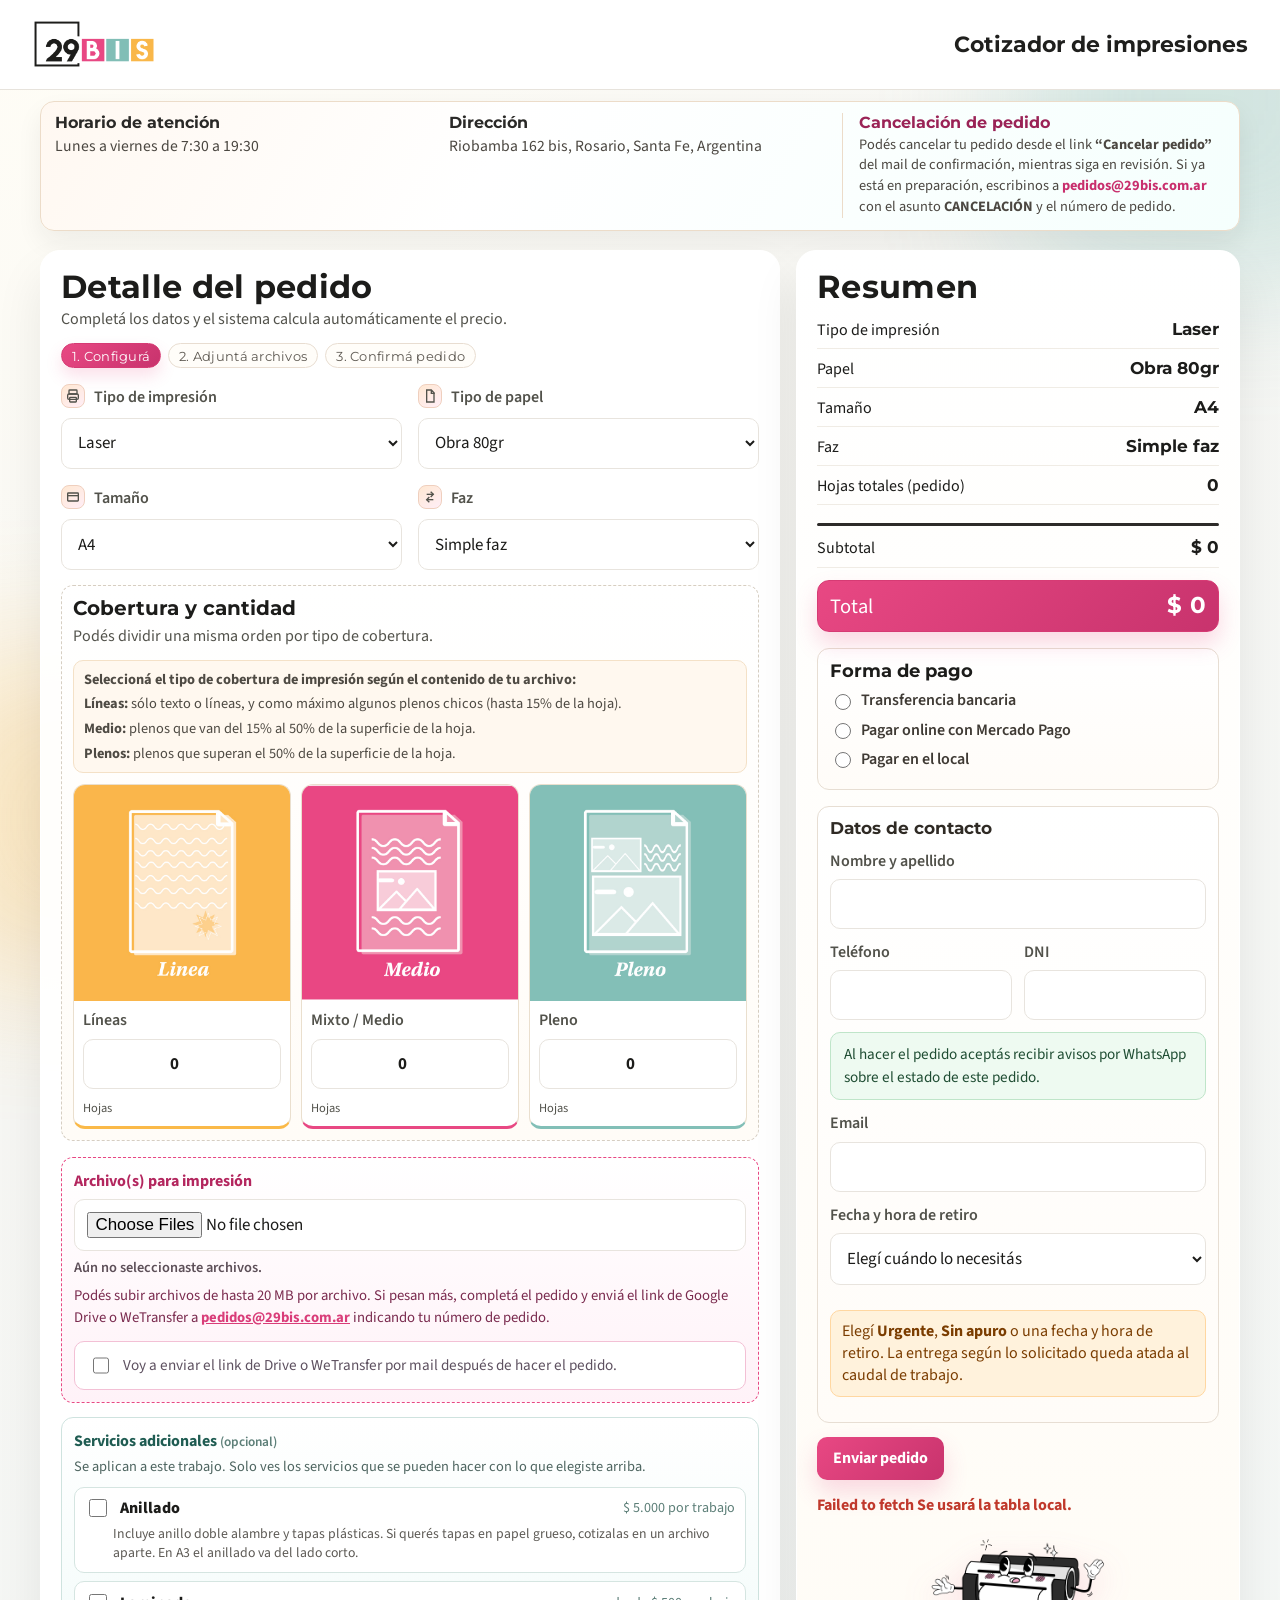
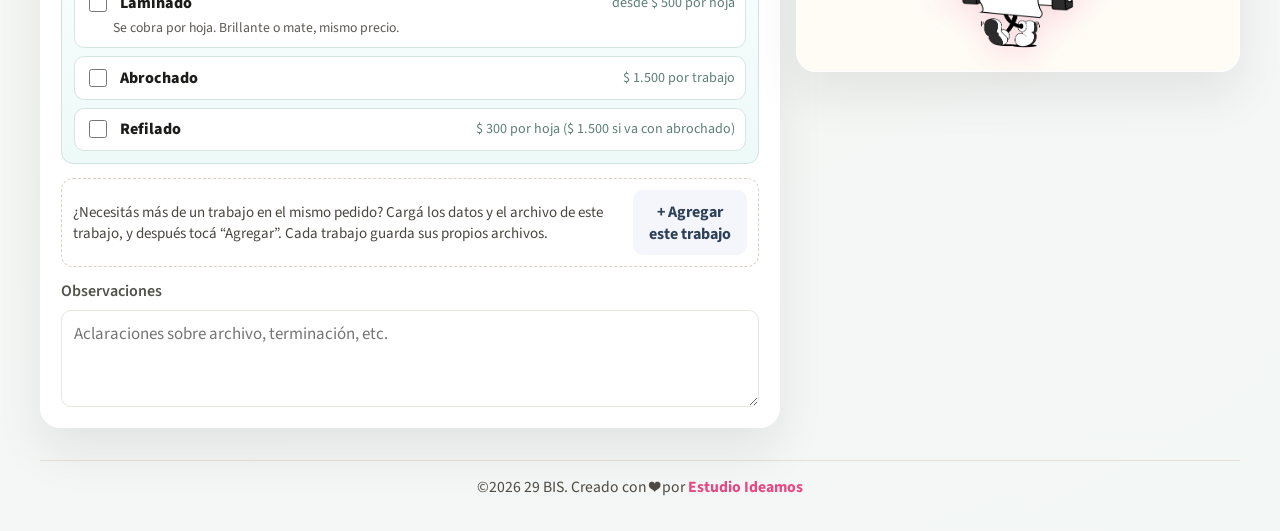
==== commit 4db8ffd3: "Anillado: nuevo texto sobre tapas en papel grueso Co-Authored-By: Claude Opus 5.5 <noreply@anthropic" ====
--- a/clasico.html
+++ b/clasico.html
@@ -304,7 +304,7 @@
 
   <script src="./src/config.js?v=20261112a"></script>
   <script src="./src/pricing-data.js?v=20261111b"></script>
-  <script src="./src/services-data.js?v=20261113c"></script>
+  <script src="./src/services-data.js?v=20261116a"></script>
   <script src="./src/main.js?v=20261114a"></script>
 </body>
 </html>
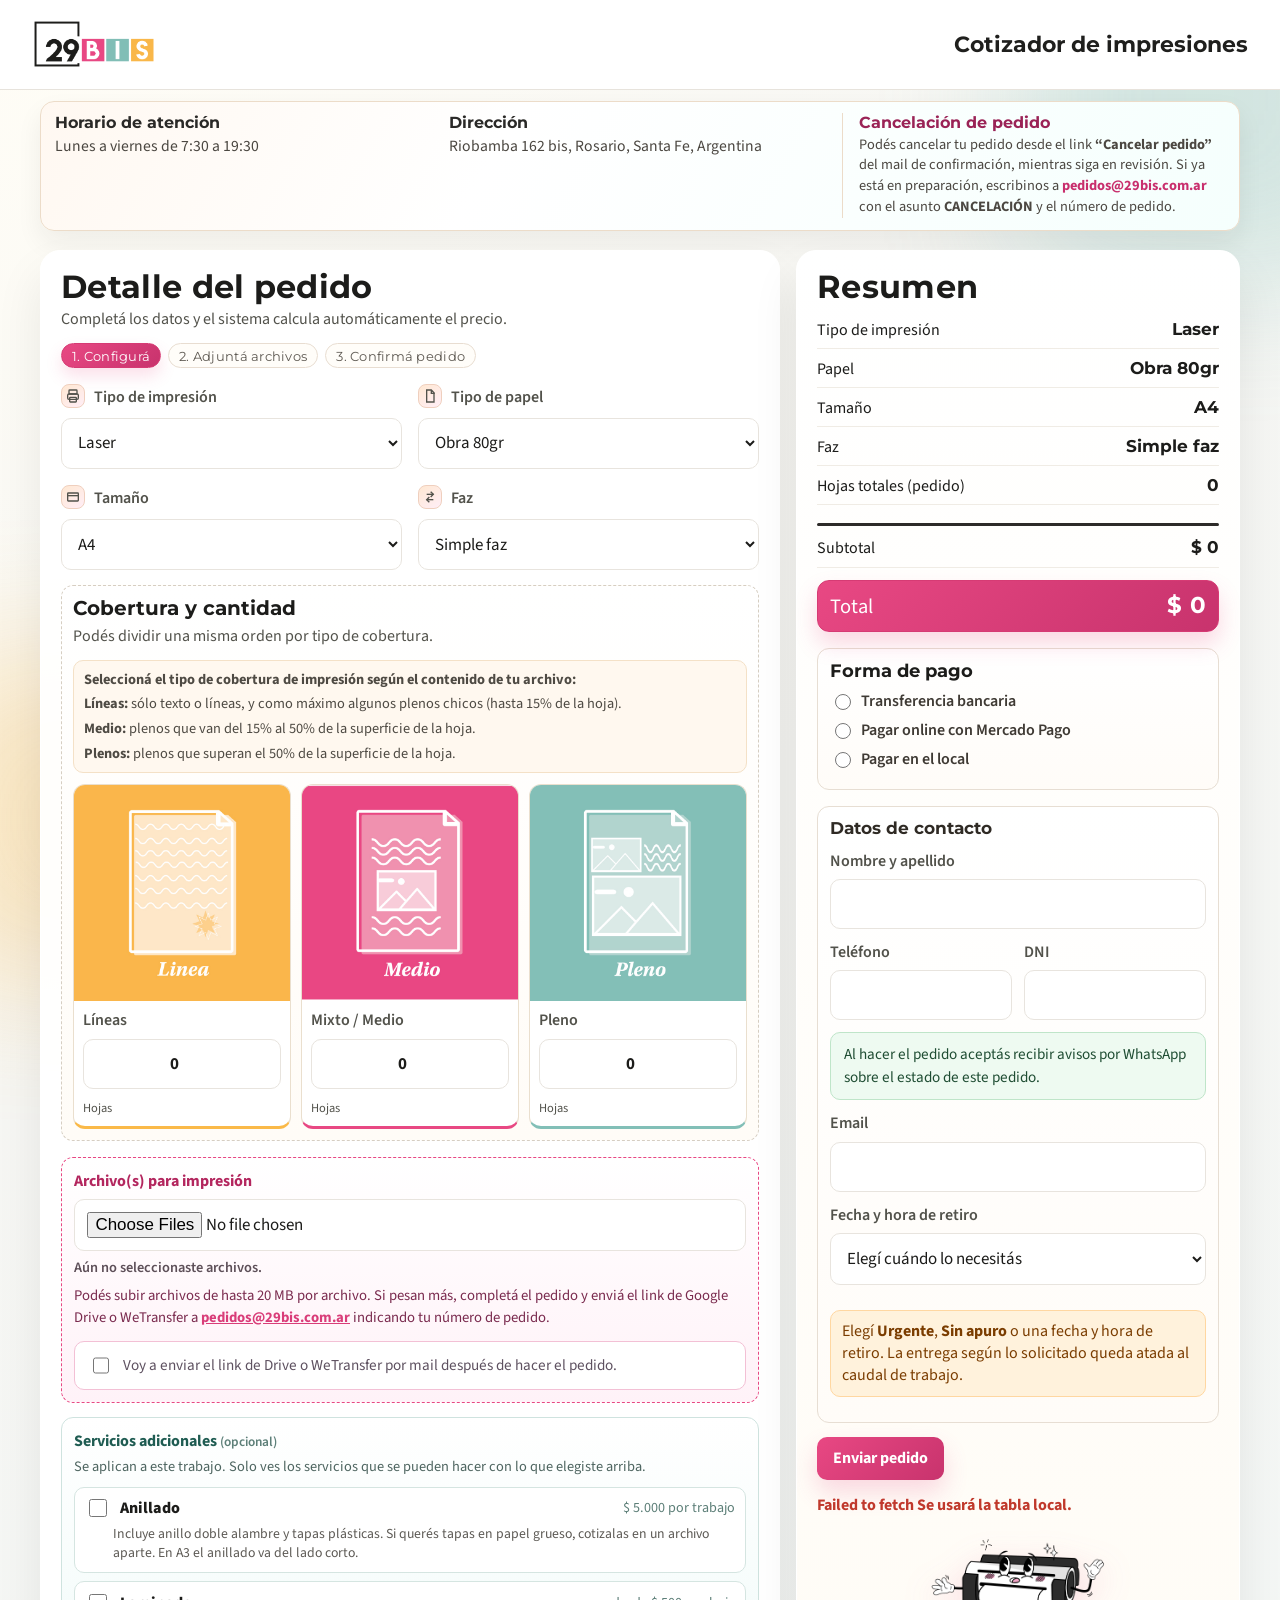
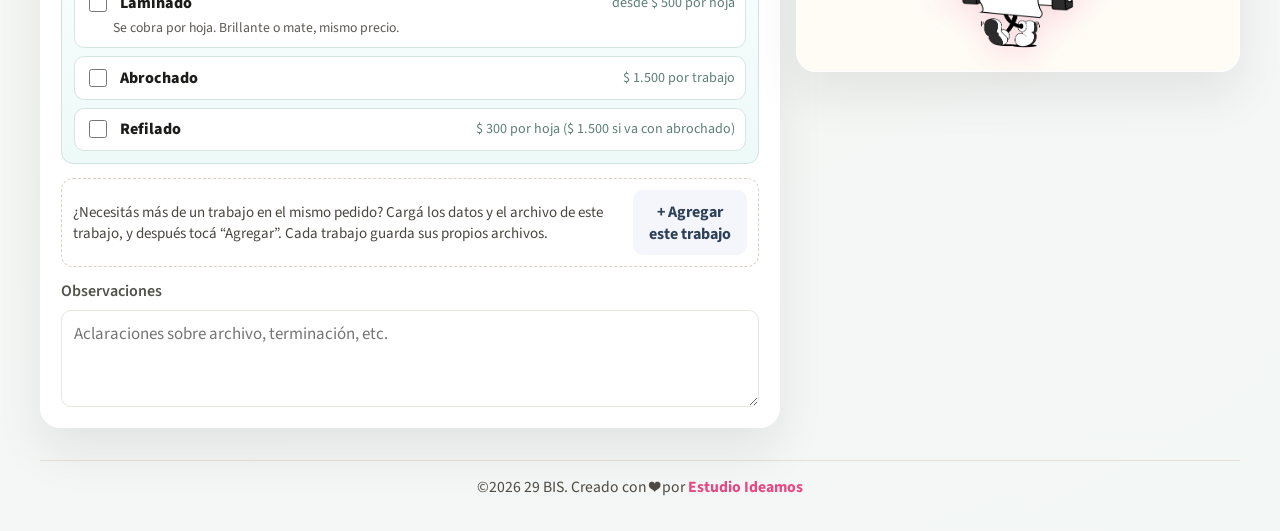
==== commit dd6fdb21: "Stock por tamaño: la columna Disponible de cada fila apaga solo ese tamaño Co-Authored-By: Claude Op" ====
--- a/clasico.html
+++ b/clasico.html
@@ -305,6 +305,6 @@
   <script src="./src/config.js?v=20261112a"></script>
   <script src="./src/pricing-data.js?v=20261111b"></script>
   <script src="./src/services-data.js?v=20261116a"></script>
-  <script src="./src/main.js?v=20261114a"></script>
+  <script src="./src/main.js?v=20261118a"></script>
 </body>
 </html>
